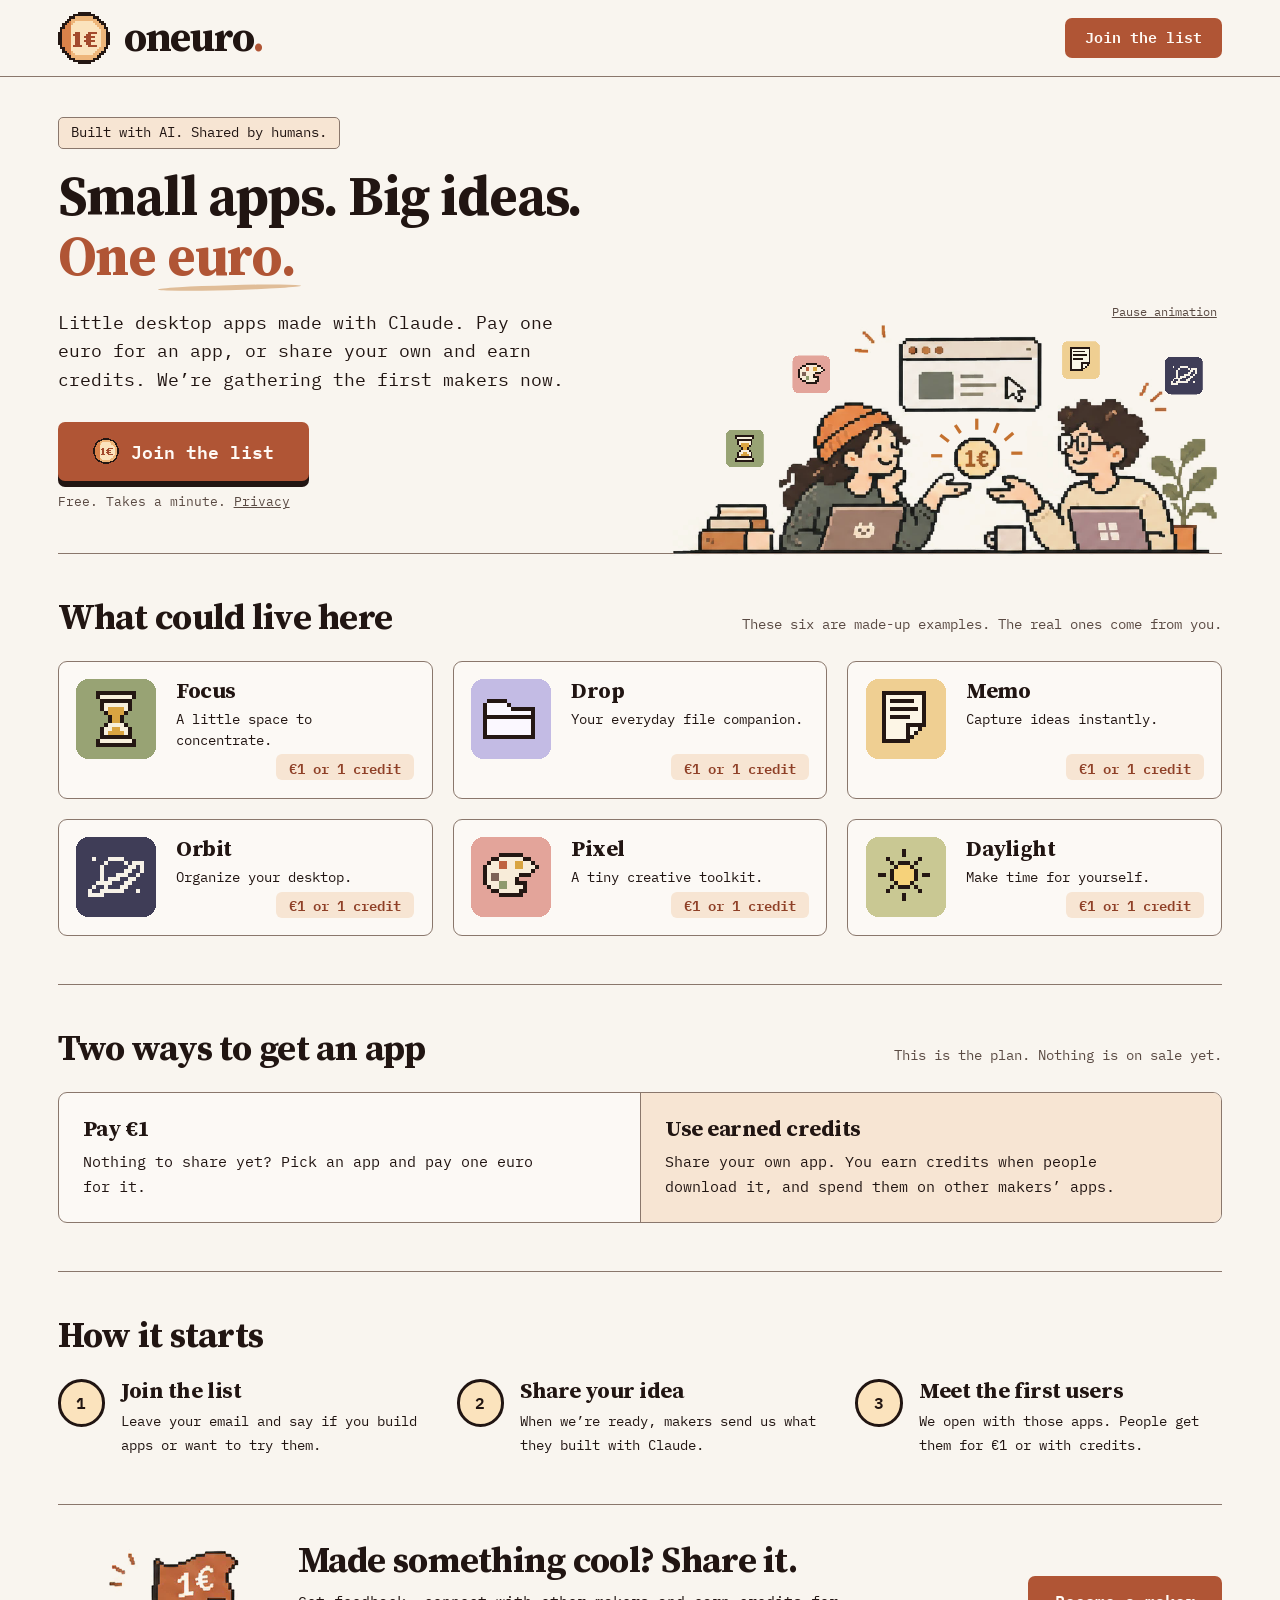
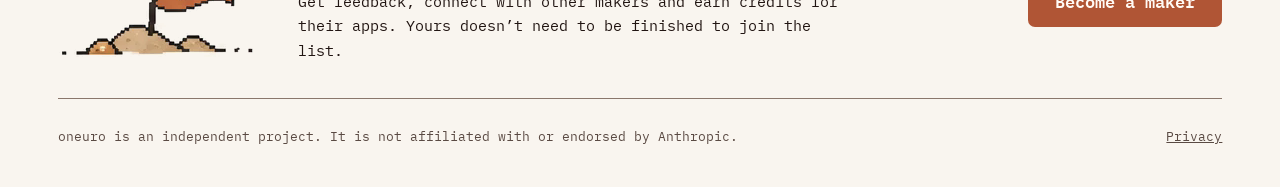
==== index.html @ 92552a8c "Add oneuro landing page Co-Authored-By: Claude Sonnet 5.5 <noreply@anthropic.com>" ====
<!doctype html>
<html lang="en">
<head>
  <meta charset="utf-8">
  <meta name="viewport" content="width=device-width, initial-scale=1">
  <title>oneuro. Small desktop apps for one euro or earned credits</title>
  <meta name="description" content="Little desktop apps made with Claude. Pay one euro for an app, or share your own and earn credits. Join the early list.">
  <meta property="og:type" content="website">
  <meta property="og:title" content="oneuro. Small apps. Big ideas. One euro.">
  <meta property="og:description" content="Built something small with Claude? Share it, earn credits and get other makers’ apps. Join the early list.">
  <!-- After you deploy, change this to the full address, e.g. https://your-domain.com/assets/og.png -->
  <meta property="og:image" content="assets/og.png">
  <meta name="twitter:card" content="summary_large_image">
  <link rel="icon" href="assets/icons/coin.svg" type="image/svg+xml">
  <link rel="preload" href="assets/fonts/SourceSerif4-Bold.ttf" as="font" type="font/ttf" crossorigin>
  <link rel="stylesheet" href="styles.css">
</head>
<body>
  <header class="top">
    <div class="wrap top-row">
      <a class="brand" href="./">
        <img src="assets/icons/coin.svg" alt="" width="52" height="52">
        <span>oneuro<i>.</i></span>
      </a>
      <a class="btn btn-small" href="#join" data-join>Join the list</a>
    </div>
  </header>

  <main>
    <section class="wrap hero" aria-labelledby="hero-title">
      <div class="hero-copy">
        <p class="tag">Built with AI. Shared by humans.</p>
        <h1 id="hero-title">
          <span>Small apps. Big&nbsp;ideas.</span>
          <span class="price-line">One euro.</span>
        </h1>
        <p class="lead">Little desktop apps made with Claude. Pay one euro for an app, or share your own and earn credits. We’re gathering the first makers now.</p>

        <!-- The signup form address is set in script.js (FORM_URL). -->
        <div id="join" class="signup">
          <a class="btn btn-coin" href="#join" data-join><img src="assets/icons/coin.svg" alt="" width="26" height="26">Join the list</a>
          <p class="fine">Free. Takes a minute. <a href="privacy.html">Privacy</a></p>
          <p class="status" role="status" aria-live="polite"></p>
        </div>
      </div>

      <div class="hero-art">
        <svg viewBox="0 0 848 366" role="img" aria-label="Pixel art of two people at their laptops passing a one euro coin to each other, with small apps floating around them">
          <image href="assets/hero-base.webp" width="848" height="366"/>
          <g class="window">
            <image href="assets/hero-window.webp" x="349" y="25" width="224" height="120"/>
            <rect class="click" x="506" y="79" width="22" height="22"/>
          </g>
          <g class="rays">
            <path d="M471 153V170"/>
            <path d="M438 163L446 175"/>
            <path d="M504 160L498 175"/>
            <path d="M415 178L428 188"/>
            <path d="M527 175L514 186"/>
            <path d="M401 210H418"/>
            <path d="M524 206H541"/>
          </g>
          <g class="coin-float"><image class="coin-spin" href="assets/hero-coin.webp" x="433" y="179" width="76" height="70"/></g>
          <g transform="translate(86 170)"><image class="tile" style="--i:0" href="assets/icons/focus.svg" width="58" height="58"/></g>
          <g transform="translate(188 56)"><image class="tile" style="--i:1" href="assets/icons/pixel.svg" width="58" height="58"/></g>
          <g transform="translate(602 34)"><image class="tile" style="--i:2" href="assets/icons/memo.svg" width="58" height="58"/></g>
          <g transform="translate(760 58)"><image class="tile" style="--i:3" href="assets/icons/orbit.svg" width="58" height="58"/></g>
        </svg>
        <button type="button" class="pause" aria-pressed="false">Pause animation</button>
      </div>
    </section>

    <section class="wrap examples" aria-labelledby="examples-title">
      <div class="section-head">
        <h2 id="examples-title">What could live here</h2>
        <p>These six are made-up examples. The real ones come from you.</p>
      </div>
      <ul class="cards">
        <li><img src="assets/icons/focus.svg" alt="" width="80" height="80"><div><h3>Focus</h3><p>A little space to concentrate.</p></div><span class="chip">€1 or 1 credit</span></li>
        <li><img src="assets/icons/drop.svg" alt="" width="80" height="80"><div><h3>Drop</h3><p>Your everyday file companion.</p></div><span class="chip">€1 or 1 credit</span></li>
        <li><img src="assets/icons/memo.svg" alt="" width="80" height="80"><div><h3>Memo</h3><p>Capture ideas instantly.</p></div><span class="chip">€1 or 1 credit</span></li>
        <li><img src="assets/icons/orbit.svg" alt="" width="80" height="80"><div><h3>Orbit</h3><p>Organize your desktop.</p></div><span class="chip">€1 or 1 credit</span></li>
        <li><img src="assets/icons/pixel.svg" alt="" width="80" height="80"><div><h3>Pixel</h3><p>A tiny creative toolkit.</p></div><span class="chip">€1 or 1 credit</span></li>
        <li><img src="assets/icons/daylight.svg" alt="" width="80" height="80"><div><h3>Daylight</h3><p>Make time for yourself.</p></div><span class="chip">€1 or 1 credit</span></li>
      </ul>
    </section>

    <section class="wrap ways" aria-labelledby="ways-title">
      <div class="section-head">
        <h2 id="ways-title">Two ways to get an app</h2>
        <p>This is the plan. Nothing is on sale yet.</p>
      </div>
      <div class="ways-grid">
        <div>
          <h3>Pay €1</h3>
          <p>Nothing to share yet? Pick an app and pay one euro for it.</p>
        </div>
        <div>
          <h3>Use earned credits</h3>
          <p>Share your own app. You earn credits when people download it, and spend them on other makers’ apps.</p>
        </div>
      </div>
    </section>

    <section class="wrap steps" aria-labelledby="steps-title">
      <h2 id="steps-title">How it starts</h2>
      <ol>
        <li><h3>Join the list</h3><p>Leave your email and say if you build apps or want to try them.</p></li>
        <li><h3>Share your idea</h3><p>When we’re ready, makers send us what they built with Claude.</p></li>
        <li><h3>Meet the first users</h3><p>We open with those apps. People get them for €1 or with credits.</p></li>
      </ol>
    </section>

    <section class="wrap maker" aria-labelledby="maker-title">
      <img src="assets/flag.webp" alt="" width="200" height="112">
      <div>
        <h2 id="maker-title">Made something cool? Share it.</h2>
        <p>Get feedback, connect with other makers and earn credits for their apps. Yours doesn’t need to be finished to join the list.</p>
      </div>
      <a class="btn" href="#join" data-join>Become a maker</a>
    </section>
  </main>

  <footer class="wrap">
    <p>oneuro is an independent project. It is not affiliated with or endorsed by Anthropic.</p>
    <a href="privacy.html">Privacy</a>
  </footer>

  <script src="script.js"></script>
</body>
</html>
---- styles.css ----
/* Fonts are served from this site: no requests to third parties. */
@font-face { font-family: "Oneuro Serif"; src: url("assets/fonts/SourceSerif4-Bold.ttf") format("truetype"); font-weight: 700; font-display: swap; }
@font-face { font-family: "Plex Mono"; src: url("assets/fonts/ibm-plex-mono-latin-400-normal.woff2") format("woff2"); font-weight: 400; font-display: swap; }
@font-face { font-family: "Plex Mono"; src: url("assets/fonts/ibm-plex-mono-latin-600-normal.woff2") format("woff2"); font-weight: 600; font-display: swap; }

:root {
  --paper: #f9f5ef;
  --card: #fcf9f5;
  --ink: #211512;
  --soft: #5a4a43;
  --rule: #8a776c;
  --clay: #b05535;
  --clay-dark: #8f4027;
  --peach: #f7e5d3;
  --serif: "Oneuro Serif", Georgia, serif;
  --mono: "Plex Mono", ui-monospace, Menlo, monospace;
}

* { box-sizing: border-box; }
html { scroll-behavior: smooth; }
body { margin: 0; background: var(--paper); color: var(--ink); font: 400 1rem/1.6 var(--mono); }
img { display: block; max-width: 100%; height: auto; }
h1, h2, h3 { font-family: var(--serif); font-weight: 700; line-height: 1.08; letter-spacing: -0.02em; margin: 0; }
h2 { font-size: clamp(1.75rem, 3.2vw, 2.25rem); }
h3 { font-size: 1.4rem; }
p { margin: 0; }
ul, ol { list-style: none; margin: 0; padding: 0; }
a { color: inherit; }
:focus-visible { outline: 3px solid var(--clay); outline-offset: 3px; }

.wrap { width: min(1400px, 100% - clamp(2.5rem, 9vw, 8.5rem)); margin-inline: auto; }

.top { border-bottom: 1px solid var(--rule); }
.top-row { display: flex; align-items: center; justify-content: space-between; gap: 1rem; min-height: 76px; }
.brand { display: flex; align-items: center; gap: 0.9rem; font: 700 2.6rem/1 var(--serif); letter-spacing: -0.03em; text-decoration: none; }
.brand span { padding-bottom: 0.2rem; }
.brand i { font-style: normal; color: var(--clay); }

.btn { display: inline-block; border: 0; border-radius: 7px; background: var(--clay); color: #fffaf5; font: 600 1.05rem/1.2 var(--mono); padding: 0.95rem 1.7rem; text-decoration: none; text-align: center; cursor: pointer; white-space: nowrap; }
.btn:hover { background: var(--clay-dark); }
.btn-small { font-size: 0.95rem; padding: 0.7rem 1.25rem; }

.hero { display: grid; grid-template-columns: minmax(0, 1.08fr) minmax(0, 1fr); align-items: end; column-gap: 1rem; padding-block: 2.5rem 0; border-bottom: 1px solid var(--rule); }
.hero-copy { padding-bottom: 2.5rem; }
.tag { display: inline-block; background: var(--peach); border: 1px solid var(--rule); border-radius: 5px; padding: 0.25rem 0.75rem; font-size: 0.85rem; }
h1 { text-wrap: balance; font-size: clamp(2.4rem, 4.3vw, 4.2rem); margin-block: 1.1rem 1.5rem; }
h1 span { display: block; }
.price-line { color: var(--clay); position: relative; width: fit-content; }
.price-line::after { content: ""; position: absolute; left: 42%; right: -2%; bottom: -0.12em; height: 5px; border-radius: 50%; background: #e0bd98; transform: rotate(-1.5deg); }
.lead { font-size: 1.1rem; max-width: 46ch; }
.hero-art { position: relative; width: 100%; margin-bottom: -4px; align-self: end; }
.hero-art svg { display: block; width: 100%; height: auto; overflow: visible; mix-blend-mode: darken; }
.pause { position: absolute; top: -1.25rem; right: 0; border: 0; background: none; padding: 0.35rem; font: 400 0.75rem var(--mono); color: var(--soft); text-decoration: underline; cursor: pointer; }

.signup { margin-top: 1.75rem; max-width: 36rem; scroll-margin-top: 2rem; }
.signup .btn { font-size: 1.15rem; padding: 1.05rem 2.2rem; }
.btn-coin { position: relative; overflow: hidden; display: inline-flex; align-items: center; justify-content: center; gap: 0.75rem; box-shadow: 0 6px 0 var(--ink); transition: transform 0.12s, box-shadow 0.12s, background-color 0.12s; }
.btn-coin:hover { transform: translateY(-2px); box-shadow: 0 8px 0 var(--ink); }
.btn-coin:active { transform: translateY(5px); box-shadow: 0 1px 0 var(--ink); }
.btn-coin img { image-rendering: pixelated; }
.burst { position: fixed; z-index: 10; width: 22px; height: 22px; margin: -11px; pointer-events: none; }
.fine { margin-top: 0.7rem; font-size: 0.8rem; color: var(--soft); }
.status:not(:empty) { margin-top: 0.75rem; background: var(--peach); border-left: 4px solid var(--clay); padding: 0.7rem 0.9rem; font-size: 0.9rem; }

.examples { padding-block: 2.75rem 3rem; border-bottom: 1px solid var(--rule); }
.section-head { display: flex; flex-wrap: wrap; align-items: baseline; justify-content: space-between; gap: 0.5rem 2rem; margin-bottom: 1.5rem; }
.section-head p { color: var(--soft); font-size: 0.9rem; }
.cards { display: grid; grid-template-columns: repeat(auto-fill, minmax(min(100%, 21rem), 1fr)); gap: 1.25rem; }
.cards li { display: grid; grid-template-columns: auto 1fr; gap: 0.25rem 1.25rem; align-items: start; background: var(--card); border: 1px solid var(--rule); border-radius: 9px; padding: 1.1rem; }
.cards img { grid-row: span 2; }
.cards p { font-size: 0.85rem; line-height: 1.5; margin-top: 0.35rem; }
.chip { white-space: nowrap; font-size: 0.9rem; justify-self: end; align-self: end; background: var(--peach); color: var(--clay-dark); border-radius: 6px; font-weight: 600; padding: 0.1rem 0.8rem; }

.ways { padding-block: 2.75rem 3rem; border-bottom: 1px solid var(--rule); }
.ways-grid { display: grid; grid-template-columns: 1fr 1fr; background: var(--card); border: 1px solid var(--rule); border-radius: 9px; }
.ways-grid > div { padding: 1.5rem; }
.ways-grid > div + div { border-left: 1px solid var(--rule); background: var(--peach); border-radius: 0 8px 8px 0; }
.ways-grid p { font-size: 0.95rem; margin-top: 0.5rem; max-width: 52ch; }

.steps { padding-block: 2.75rem 3rem; border-bottom: 1px solid var(--rule); }
.steps ol { counter-reset: step; display: grid; grid-template-columns: repeat(3, 1fr); gap: 2rem; margin-top: 1.5rem; }
.steps li { counter-increment: step; display: grid; grid-template-columns: auto 1fr; column-gap: 1rem; align-content: start; }
.steps li::before { content: counter(step); grid-row: span 2; width: 2.6rem; height: 2.6rem; border-radius: 50%; border: 3px solid var(--ink); background: #fbe3bd; display: grid; place-items: center; font-weight: 600; }
.steps p { font-size: 0.9rem; margin-top: 0.4rem; }

.maker { display: grid; grid-template-columns: auto 1fr auto; align-items: center; gap: 2.5rem; padding-block: 2.25rem; border-bottom: 1px solid var(--rule); }
.maker img { mix-blend-mode: darken; }
.maker p { margin-top: 0.6rem; font-size: 0.95rem; max-width: 60ch; }

footer { display: flex; flex-wrap: wrap; justify-content: space-between; gap: 0.75rem 2rem; padding-block: 1.75rem 2.5rem; font-size: 0.8rem; color: var(--soft); }

.prose { max-width: 44rem; padding-block: 3rem; }
.prose h1 { font-size: 2.75rem; }
.prose h2 { font-size: 1.4rem; margin: 2rem 0 0.5rem; }
.prose mark { background: #ffe39a; padding: 0 0.2em; }

@media (max-width: 1100px) {
  .hero { grid-template-columns: 1fr; padding-top: 2rem; }
  .hero-art { max-width: 848px; justify-self: center; }
}

@media (max-width: 960px) {
  .hero-copy { padding-bottom: 1.5rem; }
  .ways-grid { grid-template-columns: 1fr; }
  .ways-grid > div + div { border-left: 0; border-top: 1px solid var(--rule); border-radius: 0 0 8px 8px; }
  .steps ol { grid-template-columns: 1fr; gap: 1.5rem; }
  .maker { grid-template-columns: 1fr; justify-items: start; gap: 1.25rem; }
}

@media (max-width: 520px) {
  .brand { font-size: 2rem; gap: 0.6rem; }
  .brand img { width: 40px; height: 40px; }
  .btn-small { font-size: 0.85rem; padding: 0.6rem 0.85rem; }
  .signup .btn { display: flex; }
  .cards img { width: 60px; height: 60px; }
}

.rays path { stroke: #c4712f; stroke-width: 5; fill: none; }
.click { fill: none; stroke: var(--clay); stroke-width: 4; opacity: 0; }

/* Motion: apps pop up around the two makers while the coin changes hands. */
.window, .coin-float, .coin-spin, .tile, .click, .rays path { transform-box: fill-box; transform-origin: center; }

@media (prefers-reduced-motion: no-preference) {
  .price-line::after { transform-origin: left; animation: draw 0.7s 0.45s cubic-bezier(.2,.8,.2,1) backwards; }
  .window { animation: drop 0.8s 0.15s cubic-bezier(.3,1.5,.5,1) backwards, bob 5s 1s ease-in-out infinite; }
  .click { animation: click 3.2s 1.4s steps(5) infinite; }
  .coin-float { animation: hover-coin 2.4s ease-in-out infinite; }
  .coin-spin { animation: spin 4.8s 1.2s ease-in-out infinite; }
  .rays path { animation: twinkle 1.2s steps(2, jump-none) infinite alternate; }
  .rays path:nth-child(even) { animation-delay: -0.6s; }
  .tile { animation: pop 0.6s calc(0.5s + var(--i) * 0.18s) cubic-bezier(.3,1.7,.5,1) backwards, drift 4s calc(var(--i) * -1.1s) ease-in-out infinite; }
  .btn-coin::after { content: ""; position: absolute; inset: -20% auto -20% 0; width: 2.5rem; background: rgb(255 244 228 / 0.38); transform: translateX(-200%) skewX(-22deg); animation: shine 3.6s 1.2s ease-in-out infinite; }
  .btn-coin:hover img { animation: flip 0.7s linear infinite; }
}

.paused :is(.window, .click, .coin-float, .coin-spin, .rays path, .tile),
.paused .btn-coin::after { animation-play-state: paused; }

@keyframes draw { from { transform: scaleX(0); } }
@keyframes drop { from { translate: 0 -40px; opacity: 0; } }
@keyframes bob { 50% { transform: translateY(-6px); } }
@keyframes click { 0% { opacity: 1; transform: scale(0.2); } 30% { opacity: 0; transform: scale(1.8); } 100% { opacity: 0; transform: scale(1.8); } }
@keyframes hover-coin { 50% { transform: translateY(-11px); } }
@keyframes spin { 0%, 70%, 100% { transform: scaleX(1); } 77.5%, 92.5% { transform: scaleX(0.08); } 85% { transform: scaleX(-1); } }
@keyframes twinkle { from { opacity: 0.15; } to { opacity: 1; } }
@keyframes pop { from { scale: 0; opacity: 0; } }
@keyframes drift { 50% { transform: translateY(-12px) rotate(6deg); } }
@keyframes shine { 0% { transform: translateX(-200%) skewX(-22deg); } 35%, 100% { transform: translateX(750%) skewX(-22deg); } }
@keyframes flip { 50% { transform: scaleX(0.1); } }

@media (prefers-reduced-motion: reduce) {
  html { scroll-behavior: auto; }
  .click, .pause { display: none; }
  .btn-coin { transition: none; }
}
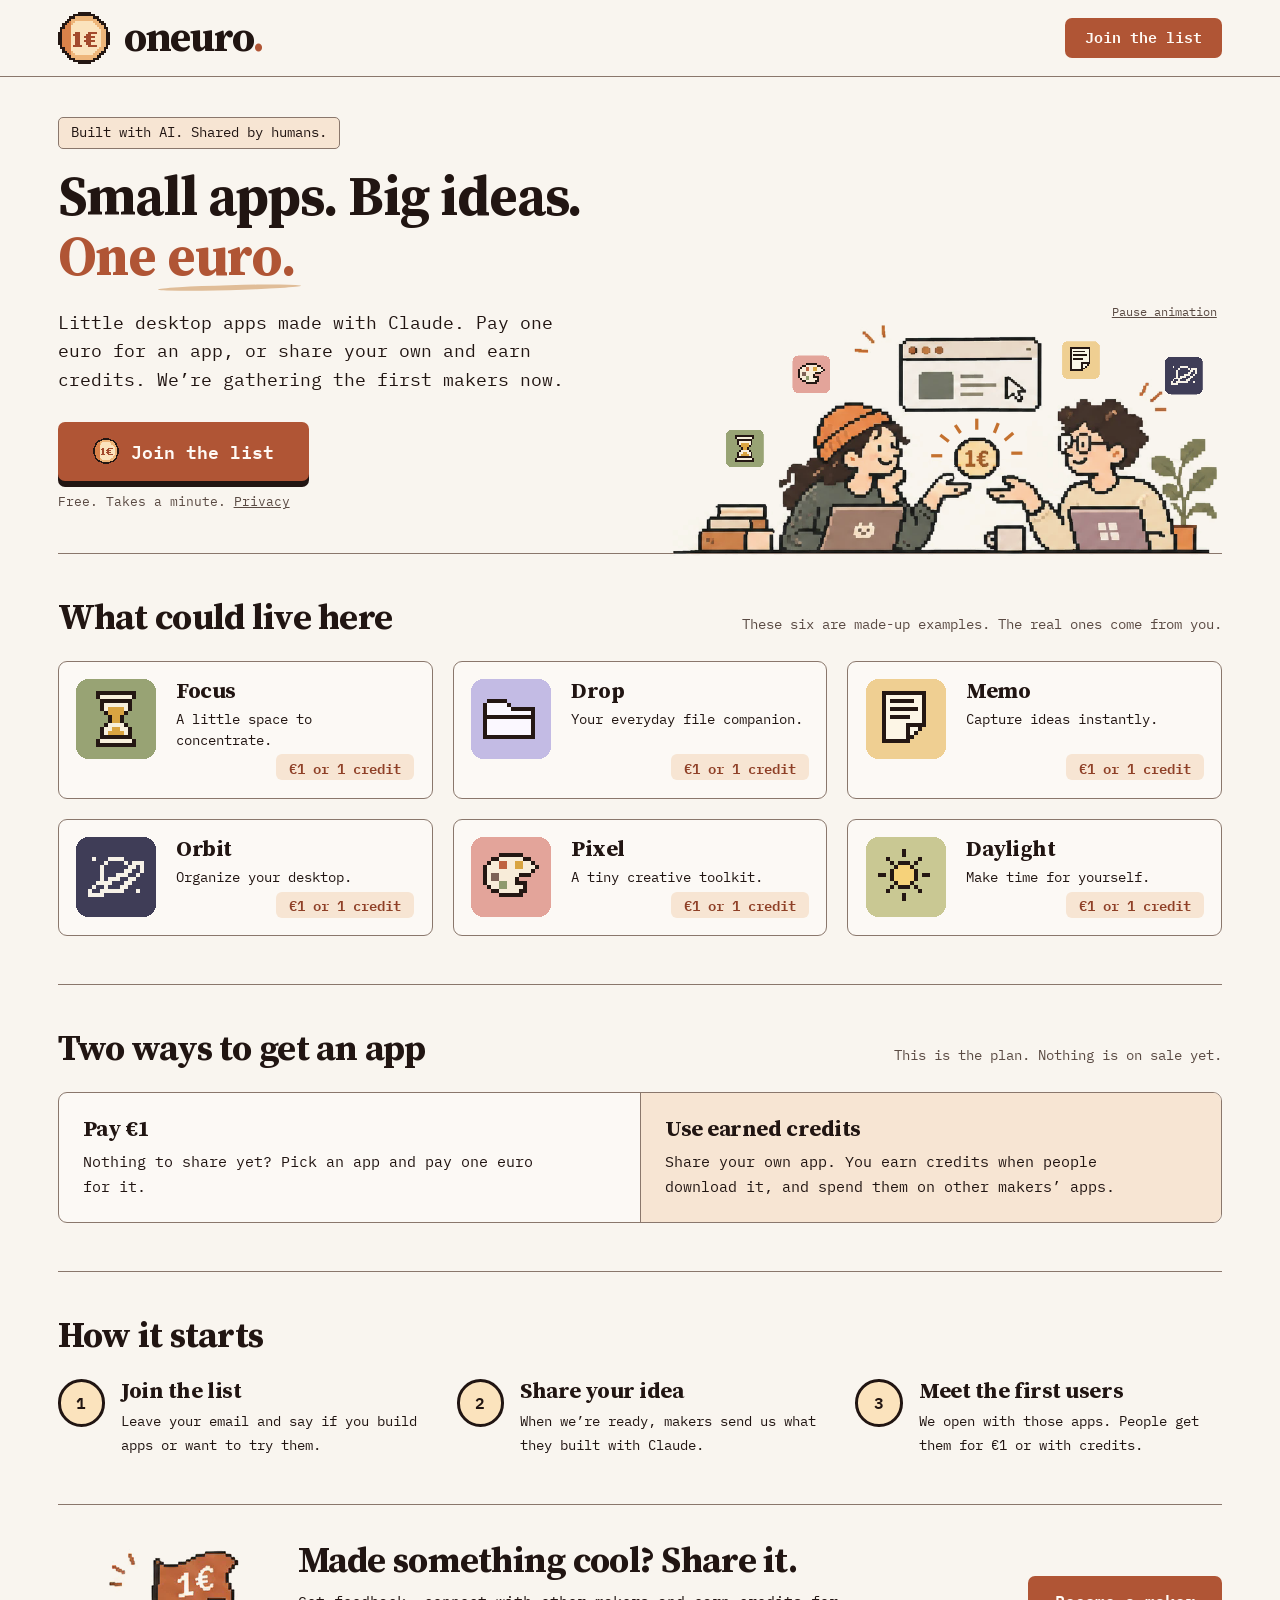
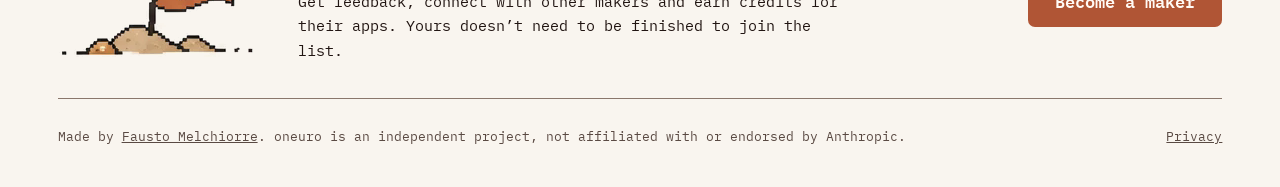
==== commit 1fe9ee0e: "Add owner details and website link Co-Authored-By: Claude Sonnet 5.5 <noreply@anthropic.com>" ====
--- a/index.html
+++ b/index.html
@@ -8,8 +8,8 @@
   <meta property="og:type" content="website">
   <meta property="og:title" content="oneuro. Small apps. Big ideas. One euro.">
   <meta property="og:description" content="Built something small with Claude? Share it, earn credits and get other makers’ apps. Join the early list.">
-  <!-- After you deploy, change this to the full address, e.g. https://your-domain.com/assets/og.png -->
-  <meta property="og:image" content="assets/og.png">
+  <meta property="og:url" content="https://anvibe.github.io/oneuro/">
+  <meta property="og:image" content="https://anvibe.github.io/oneuro/assets/og.png">
   <meta name="twitter:card" content="summary_large_image">
   <link rel="icon" href="assets/icons/coin.svg" type="image/svg+xml">
   <link rel="preload" href="assets/fonts/SourceSerif4-Bold.ttf" as="font" type="font/ttf" crossorigin>
@@ -122,7 +122,7 @@
   </main>
 
   <footer class="wrap">
-    <p>oneuro is an independent project. It is not affiliated with or endorsed by Anthropic.</p>
+    <p>Made by <a href="https://faustomelchiorre.com/">Fausto Melchiorre</a>. oneuro is an independent project, not affiliated with or endorsed by Anthropic.</p>
     <a href="privacy.html">Privacy</a>
   </footer>
 
--- a/styles.css
+++ b/styles.css
@@ -92,7 +92,6 @@
 .prose { max-width: 44rem; padding-block: 3rem; }
 .prose h1 { font-size: 2.75rem; }
 .prose h2 { font-size: 1.4rem; margin: 2rem 0 0.5rem; }
-.prose mark { background: #ffe39a; padding: 0 0.2em; }
 
 @media (max-width: 1100px) {
   .hero { grid-template-columns: 1fr; padding-top: 2rem; }
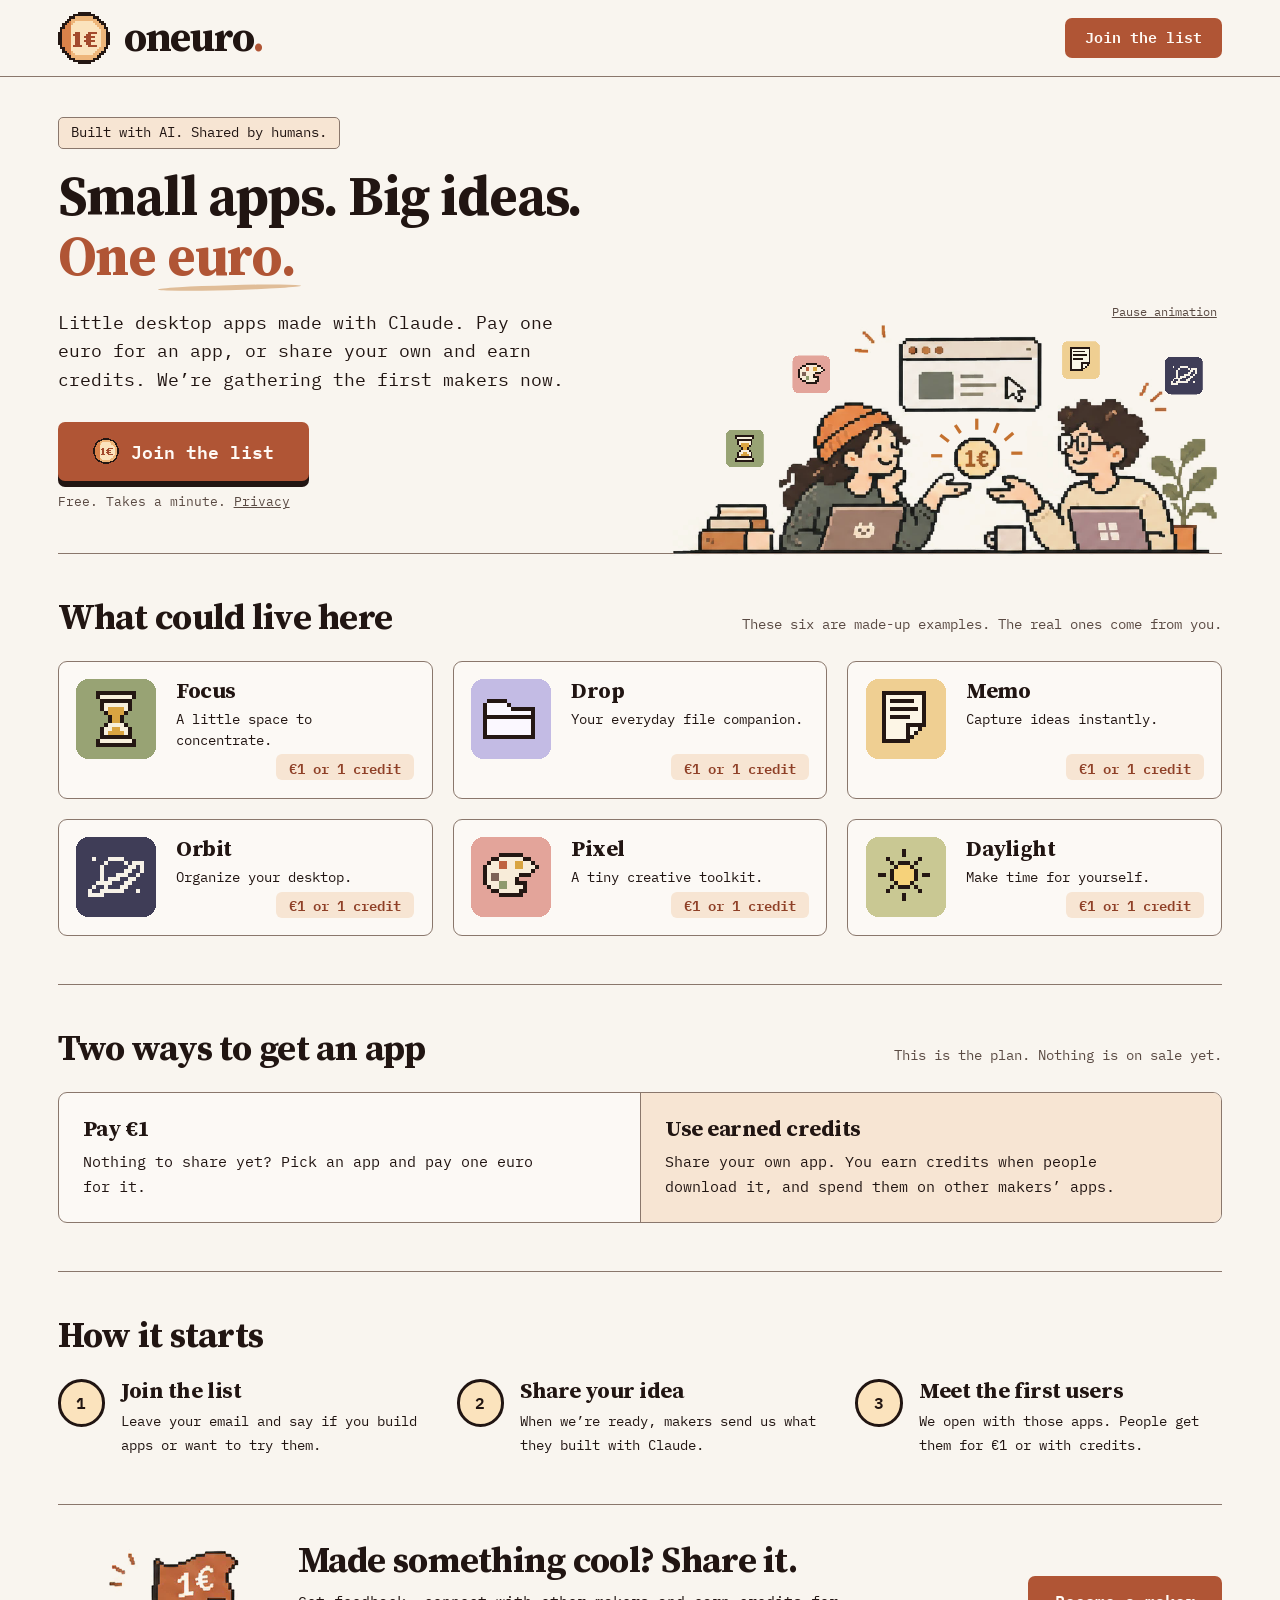
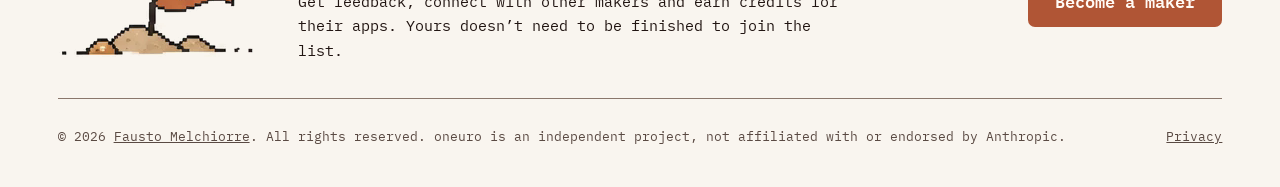
==== commit f853f283: "Add all rights reserved notice Co-Authored-By: Claude Sonnet 5.5 <noreply@anthropic.com>" ====
--- a/index.html
+++ b/index.html
@@ -122,7 +122,7 @@
   </main>
 
   <footer class="wrap">
-    <p>Made by <a href="https://faustomelchiorre.com/">Fausto Melchiorre</a>. oneuro is an independent project, not affiliated with or endorsed by Anthropic.</p>
+    <p>© 2026 <a href="https://faustomelchiorre.com/">Fausto Melchiorre</a>. All rights reserved. oneuro is an independent project, not affiliated with or endorsed by Anthropic.</p>
     <a href="privacy.html">Privacy</a>
   </footer>
 
--- a/styles.css
+++ b/styles.css
@@ -92,6 +92,7 @@
 .prose { max-width: 44rem; padding-block: 3rem; }
 .prose h1 { font-size: 2.75rem; }
 .prose h2 { font-size: 1.4rem; margin: 2rem 0 0.5rem; }
+.prose p + p { margin-top: 0.75rem; }
 
 @media (max-width: 1100px) {
   .hero { grid-template-columns: 1fr; padding-top: 2rem; }
